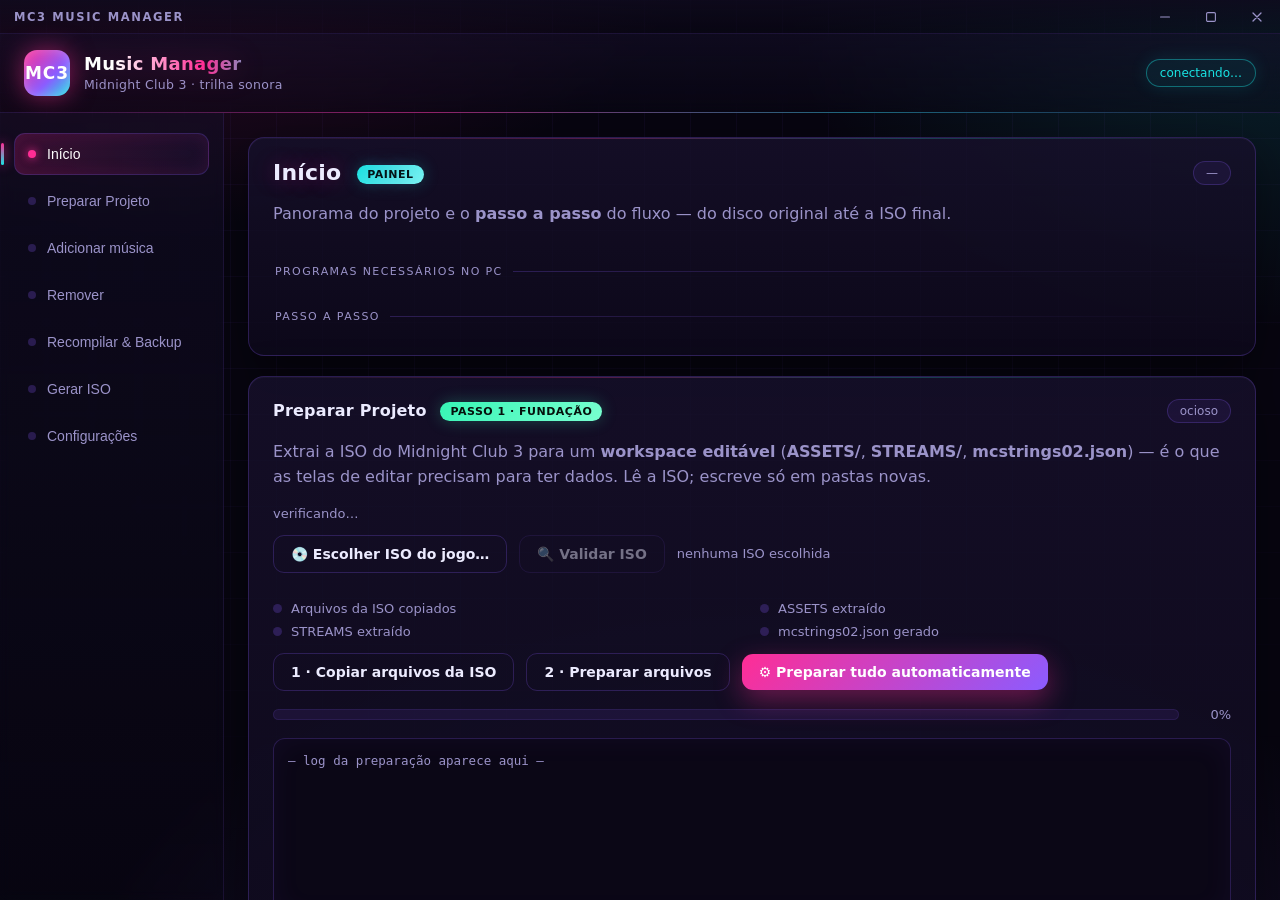
==== frontend/index.html @ 636dfdfd "Commit inicial: MC3 Music Manager (edição web-view) Importação do projeto, que até aqui não tinha co" ====
<!DOCTYPE html>
<html lang="pt-BR">
<head>
  <meta charset="UTF-8" />
  <meta name="viewport" content="width=device-width, initial-scale=1.0" />
  <title>MC3 Music Manager — Web</title>
  <link rel="icon" href="data:," />
  <link rel="stylesheet" href="css/style.css" />
</head>
<body>
  <div class="app">
    <!-- Custom title bar (window is frameless). `pywebview-drag-region` is what
         pywebview looks for to let the user drag the window by this strip. -->
    <div class="titlebar pywebview-drag-region">
      <span class="tb-title pywebview-drag-region">MC3 Music Manager</span>
      <div class="tb-controls">
        <button class="tb-btn" id="btn-win-min" title="Minimizar" aria-label="Minimizar">
          <svg viewBox="0 0 12 12" width="12" height="12" aria-hidden="true"><rect x="1" y="5.5" width="10" height="1.1" rx="0.5"/></svg>
        </button>
        <button class="tb-btn" id="btn-win-max" title="Maximizar" aria-label="Maximizar">
          <svg viewBox="0 0 12 12" width="12" height="12" aria-hidden="true"><rect x="1.6" y="1.6" width="8.8" height="8.8" rx="1.2" fill="none" stroke="currentColor" stroke-width="1.1"/></svg>
        </button>
        <button class="tb-btn tb-close" id="btn-win-close" title="Fechar" aria-label="Fechar">
          <svg viewBox="0 0 12 12" width="12" height="12" aria-hidden="true"><path d="M2 2 L10 10 M10 2 L2 10" stroke="currentColor" stroke-width="1.3" stroke-linecap="round"/></svg>
        </button>
      </div>
    </div>

    <!-- Top bar -->
    <header class="topbar">
      <div class="brand">
        <div class="logo">MC3</div>
        <div class="brand-text">
          <h1>Music Manager</h1>
          <span id="subtitle">Midnight Club 3 · trilha sonora</span>
        </div>
      </div>
      <div class="backend-pill" id="backend-pill">conectando…</div>
    </header>

    <div class="danger-zone" id="app-banner" hidden style="margin: 12px 24px 0">
      <span class="tools bad" id="app-banner-text">Não foi possível falar com o backend.</span>
      <button class="btn ghost small" id="btn-app-reload">↻ Recarregar</button>
    </div>

    <!-- Aparece quando uma tarefa falha: envia o relatório ao dev num clique. -->
    <div class="danger-zone" id="error-report-bar" hidden style="margin: 12px 24px 0; flex-wrap: wrap">
      <span class="tools bad" id="error-report-text">Ocorreu um erro.</span>
      <button class="btn ghost small" id="btn-report-send">🐞 Enviar relatório</button>
      <button class="btn ghost small" id="btn-report-copy">📋 Copiar</button>
      <button class="btn ghost small" id="btn-report-dismiss">✕</button>
    </div>

    <main class="content">
      <!-- Left: nav rail (purely visual for the skeleton) -->
      <nav class="rail">
        <button class="rail-item active" data-target="card-inicio"><span class="dot"></span><span data-i18n="rail.inicio">Início</span></button>
        <button class="rail-item" data-target="card-prepare"><span class="dot"></span><span data-i18n="rail.prepare">Preparar Projeto</span></button>
        <button class="rail-item" data-target="card-add"><span class="dot"></span><span data-i18n="rail.add">Adicionar música</span></button>
        <button class="rail-item" data-target="card-remove"><span class="dot"></span><span data-i18n="rail.remove">Remover</span></button>
        <button class="rail-item" data-target="card-rebuild"><span class="dot"></span><span data-i18n="rail.rebuild">Recompilar &amp; Backup</span></button>
        <button class="rail-item" data-target="card-iso-out"><span class="dot"></span><span data-i18n="rail.iso">Gerar ISO</span></button>
        <button class="rail-item" data-target="card-settings"><span class="dot"></span><span data-i18n="rail.settings">Configurações</span></button>
      </nav>

      <!-- Right: panels -->
      <section class="panels">
        <div class="card" id="card-inicio">
          <div class="card-head">
            <h3><span data-i18n="title.inicio">Início</span> <span class="badge readonly">painel</span></h3>
            <span class="tag" id="ov-tag">—</span>
          </div>
          <p class="muted">
            Panorama do projeto e o <b>passo a passo</b> do fluxo — do disco original até a ISO final.
          </p>
          <div class="stat-row" id="ov-stats"></div>
          <div class="ov-section-title">Programas necessários no PC</div>
          <div class="prog-list" id="ov-programs"></div>
          <div class="ov-section-title">Passo a passo</div>
          <div class="step-list" id="ov-steps"></div>
        </div>

        <div class="card" id="card-prepare">
          <div class="card-head">
            <h3><span data-i18n="title.prepare">Preparar Projeto</span> <span class="badge">passo 1 · fundação</span></h3>
            <span class="tag" id="pp-status-tag">ocioso</span>
          </div>
          <p class="muted">
            Extrai a ISO do Midnight Club 3 para um <b>workspace editável</b>
            (<b>ASSETS/</b>, <b>STREAMS/</b>, <b>mcstrings02.json</b>) — é o que as telas
            de editar precisam para ter dados. Lê a ISO; escreve só em pastas novas.
          </p>
          <div class="row">
            <span class="tools" id="pp-tools-status">verificando…</span>
          </div>

          <div class="row">
            <button class="btn ghost" id="btn-pick-project-iso">💿 Escolher ISO do jogo…</button>
            <button class="btn ghost" id="btn-validate-iso" disabled>🔍 Validar ISO</button>
            <span class="path" id="pp-iso">nenhuma ISO escolhida</span>
          </div>
          <div class="row">
            <span class="tools" id="pp-validation"></span>
          </div>

          <div class="prep-checklist">
            <div class="prep-item" id="pp-c-gamefiles"><span class="dot"></span>Arquivos da ISO copiados</div>
            <div class="prep-item" id="pp-c-assets"><span class="dot"></span>ASSETS extraído</div>
            <div class="prep-item" id="pp-c-streams"><span class="dot"></span>STREAMS extraído</div>
            <div class="prep-item" id="pp-c-strings"><span class="dot"></span>mcstrings02.json gerado</div>
          </div>

          <div class="row">
            <button class="btn ghost" id="btn-pp-copy">1 · Copiar arquivos da ISO</button>
            <button class="btn ghost" id="btn-pp-prepare">2 · Preparar arquivos</button>
            <button class="btn primary" id="btn-pp-all">⚙ Preparar tudo automaticamente</button>
          </div>

          <div class="danger-zone" id="pp-danger" hidden>
            <label class="confirm">
              <input type="checkbox" id="pp-confirm" />
              O workspace já está preparado — entendo que reimportar <b>apaga a extração atual</b>
            </label>
          </div>

          <div class="progress-wrap">
            <div class="progress" id="pp-progress">
              <div class="progress-fill" id="pp-progress-fill" style="width:0%"></div>
            </div>
            <span class="progress-label" id="pp-progress-label">0%</span>
            <button class="btn ghost small" id="btn-pp-cancel" hidden>✕ Cancelar</button>
          </div>
          <div class="console" id="pp-console" aria-live="polite">
            <div class="console-line muted">— log da preparação aparece aqui —</div>
          </div>

          <div class="reset-sep">Recomeçar do zero</div>
          <p class="muted small">
            Apaga a <b>extração atual</b> (Arquivos da ISO, ASSETS, STREAMS, mcstrings)
            para você começar de novo e escolher <b>outra ISO</b>. Os <b>backups são preservados</b>
            e a ISO já gerada não é tocada.
          </p>
          <div class="danger-zone reset-zone">
            <label class="confirm">
              <input type="checkbox" id="pp-reset-confirm" />
              Entendo que isto <b>apaga a extração atual</b> do workspace (backups preservados)
            </label>
            <button class="btn danger" id="btn-pp-reset" disabled>♻ Resetar projeto</button>
          </div>
        </div>

        <div class="card" id="card-add">
          <div class="card-head">
            <h3><span data-i18n="title.add">Adicionar música</span> <span class="badge">passo 2</span> <span class="badge danger-badge">destrutivo</span></h3>
            <span class="tag" id="add-status-tag">ocioso</span>
          </div>
          <p class="muted">
            Escolha o <b>MP3/FLAC/WAV</b> direto — a <b>conversão para RSM é automática</b>
            ao adicionar, você <b>não precisa converter antes</b>. Instala a faixa no jogo
            (converte, adiciona nas <b>playlists</b> e nas <b>strings</b>, recompila o STRTBL)
            e faz <b>backup automático</b> antes de qualquer alteração.
          </p>
          <div class="row">
            <span class="tools" id="add-tools-status">verificando…</span>
          </div>

          <div class="mode-switch">
            <button class="mode-btn active" id="mode-single">🎵 Uma música</button>
            <button class="mode-btn" id="mode-batch">🎶 Lote</button>
          </div>

          <div id="add-single">
            <div class="row">
              <button class="btn ghost" id="btn-pick-add">🎵 Escolher áudio…</button>
              <button class="btn ghost" id="btn-add-listen" disabled>▶ Ouvir</button>
              <span class="path" id="add-path">nenhum arquivo selecionado</span>
            </div>
            <div class="row">
              <span class="path" id="add-detected"></span>
            </div>

            <div class="form-grid">
              <label class="field">Título
                <input id="add-title" type="text" placeholder="MusicName" autocomplete="off" />
              </label>
              <label class="field">Artista
                <input id="add-artist" type="text" placeholder="SingerName" autocomplete="off" />
              </label>
              <label class="field">Gênero
                <select id="add-genre"></select>
              </label>
              <label class="field">Nome interno (auto)
                <input id="add-asset" type="text" placeholder="(automático)" autocomplete="off" />
              </label>
            </div>

            <div class="add-preview" id="add-preview">
              <div class="kv">Chave mcstrings: <b id="prev-key">--</b></div>
              <div class="kv">Entrada de playlist: <b id="prev-entry">--</b></div>
              <div class="kv">Destino .rsm: <b id="prev-target">--</b></div>
            </div>
          </div>

          <div id="add-batch" hidden>
            <div class="row">
              <button class="btn ghost" id="btn-pick-batch">🎶 Escolher vários…</button>
              <span class="path" id="batch-count">nenhum arquivo selecionado</span>
            </div>
            <div class="row bulk-genre" id="batch-bulk" hidden>
              <span class="tools">Aplicar a todas as faixas:</span>
              <select id="batch-bulk-genre" class="rm-search" style="flex:0 0 auto; max-width:190px"></select>
              <button class="btn ghost small" id="btn-batch-bulk-apply">✔ Aplicar gênero a todas</button>
              <span class="path" id="batch-bulk-info"></span>
            </div>
            <div class="batch-list" id="batch-rows">
              <div class="console-line muted">— escolha vários arquivos para editar cada faixa —</div>
            </div>
          </div>

          <div class="playlists-head">
            <span class="tools">Playlists de destino</span>
            <button class="btn ghost small" id="btn-pl-all">Padrão completo</button>
            <button class="btn ghost small" id="btn-pl-genre">Só gênero</button>
            <button class="btn ghost small" id="btn-pl-cities">Só cidades</button>
            <button class="btn ghost small" id="btn-pl-clear">Limpar</button>
            <span class="path" id="pl-count">0 selecionada(s)</span>
          </div>
          <div class="playlists" id="add-playlists">
            <div class="console-line muted">— nenhuma playlist (workspace sem game files) —</div>
          </div>

          <div class="pl-selected-box">
            <div class="pl-selected-head">
              <span class="tools">Selecionadas</span>
              <span class="path" id="pl-selected-count">0</span>
            </div>
            <div class="pl-selected" id="pl-selected"></div>
          </div>

          <p class="muted small" style="margin-top:8px">
            <b>Padrão completo</b> = cobertura segura (todas). <b>Só gênero</b> = as playlists de
            corrida do estilo. <b>Só cidades</b> = os blocos gerais de cada mapa.
          </p>

          <div class="progress-wrap">
            <div class="progress" id="add-progress">
              <div class="progress-fill" id="add-progress-fill" style="width:0%"></div>
            </div>
            <span class="progress-label" id="add-progress-label">0%</span>
            <button class="btn ghost small" id="btn-add-cancel" hidden>✕ Cancelar</button>
          </div>

          <div class="danger-zone">
            <label class="confirm">
              <input type="checkbox" id="add-confirm" />
              Entendo que isto <b>altera o workspace</b> (há backup automático)
            </label>
            <label class="confirm confirm-inline">
              <input type="checkbox" id="add-overwrite" /> sobrescrever se já existir
            </label>
            <button class="btn danger" id="btn-add" disabled>➕ Adicionar música</button>
            <button class="btn danger" id="btn-add-batch" disabled hidden>➕ Adicionar lote</button>
          </div>

          <div class="console" id="add-console" aria-live="polite">
            <div class="console-line muted">— log da adição aparece aqui —</div>
          </div>
        </div>

        <div class="card" id="card-remove">
          <div class="card-head">
            <h3><span data-i18n="title.remove">Remover música</span> <span class="badge danger-badge">destrutivo</span></h3>
            <span class="tag" id="rm-status-tag">ocioso</span>
          </div>
          <p class="muted">
            Remove faixas já instaladas: apaga o <b>.rsm</b>, tira das <b>playlists</b> e das
            <b>strings</b> (cada ação é opcional). Faz <b>backup automático</b> antes.
          </p>
          <div class="row">
            <span class="tools" id="rm-tools-status">verificando…</span>
            <span class="path" id="rm-stats"></span>
          </div>

          <div class="row">
            <button class="btn ghost small" id="btn-rm-refresh">🔄 Atualizar</button>
            <select id="rm-genre-filter" class="rm-search" style="flex:0 0 auto; max-width:190px">
              <option value="__all__">Todos os gêneros</option>
            </select>
            <input id="rm-search" class="rm-search" type="text" placeholder="buscar nome…" autocomplete="off" />
            <button class="btn ghost small" id="btn-rm-all">Marcar visíveis</button>
            <button class="btn ghost small" id="btn-rm-none">Limpar</button>
            <span class="path" id="rm-count">0 selecionada(s)</span>
          </div>

          <div class="song-list" id="rm-songs">
            <div class="console-line muted">— clique em "Atualizar lista" (precisa do workspace preparado) —</div>
          </div>

          <div class="row rm-options">
            <span class="tools">Remover:</span>
            <label class="confirm confirm-inline"><input type="checkbox" id="rm-opt-audio" checked /> áudio (.rsm)</label>
            <label class="confirm confirm-inline"><input type="checkbox" id="rm-opt-playlists" checked /> playlists</label>
            <label class="confirm confirm-inline"><input type="checkbox" id="rm-opt-strings" checked /> strings</label>
            <label class="confirm confirm-inline"><input type="checkbox" id="rm-opt-rebuild" /> recompilar depois</label>
          </div>

          <div class="progress-wrap">
            <div class="progress" id="rm-progress">
              <div class="progress-fill" id="rm-progress-fill" style="width:0%"></div>
            </div>
            <span class="progress-label" id="rm-progress-label">0%</span>
            <button class="btn ghost small" id="btn-rm-cancel" hidden>✕ Cancelar</button>
          </div>

          <div class="danger-zone">
            <label class="confirm">
              <input type="checkbox" id="rm-confirm" />
              Entendo que isto <b>apaga arquivos</b> do workspace (há backup automático)
            </label>
            <button class="btn danger" id="btn-rm-remove" disabled>🗑 Remover selecionadas</button>
          </div>

          <div class="console" id="rm-console" aria-live="polite">
            <div class="console-line muted">— log da remoção aparece aqui —</div>
          </div>
        </div>

        <div class="card" id="card-rebuild">
          <div class="card-head">
            <h3 data-i18n="title.rebuild">Recompilar DATs</h3>
            <span class="tag" id="rb-status-tag">ocioso</span>
          </div>
          <p class="muted">
            Reempacota as pastas editadas do jogo nos arquivos <b>STREAMS.DAT</b>
            (hash_build) e <b>ASSETS.DAT</b> (dave) e <b>publica</b> em
            <b>Arquivos da ISO</b>. Roda as ferramentas PS2 reais.
          </p>
          <div class="row">
            <span class="tools" id="rb-tools-status">verificando…</span>
          </div>
          <div class="row">
            <button class="btn ghost" id="btn-rb-streams" disabled>STREAMS.DAT</button>
            <button class="btn ghost" id="btn-rb-assets" disabled>ASSETS.DAT</button>
            <button class="btn primary" id="btn-rb-all" disabled>⚙ Recompilar tudo</button>
          </div>
          <div class="progress-wrap">
            <div class="progress" id="rb-progress">
              <div class="progress-fill" id="rb-progress-fill" style="width:0%"></div>
            </div>
            <span class="progress-label" id="rb-progress-label">0%</span>
            <button class="btn ghost small" id="btn-rb-cancel" hidden>✕ Cancelar</button>
          </div>
          <div class="console" id="rb-console" aria-live="polite">
            <div class="console-line muted">— log da recompilação aparece aqui —</div>
          </div>
        </div>

        <div class="card" id="card-backup">
          <div class="card-head">
            <h3><span data-i18n="title.backup">Backup</span> <span class="badge readonly">segurança</span></h3>
            <span class="tag" id="bk-status-tag">ocioso</span>
          </div>
          <p class="muted">
            Salva uma cópia dos arquivos-chave (DATs, playlists, strings) e permite
            <b>desfazer</b> restaurando o último backup. É a rede de segurança antes
            de qualquer alteração destrutiva.
          </p>
          <div class="row">
            <span class="tools" id="bk-latest">verificando backups…</span>
          </div>
          <div class="row">
            <button class="btn ghost" id="btn-bk-create">💾 Criar backup agora</button>
          </div>
          <div class="danger-zone">
            <label class="confirm">
              <input type="checkbox" id="bk-confirm" />
              Entendo que restaurar <b>sobrescreve e apaga</b> arquivos do workspace
            </label>
            <button class="btn danger" id="btn-bk-restore" disabled>↩ Restaurar último backup</button>
          </div>
          <div class="console" id="bk-console" aria-live="polite">
            <div class="console-line muted">— log de backup aparece aqui —</div>
          </div>
        </div>

        <div class="card" id="card-iso-out">
          <div class="card-head">
            <h3><span data-i18n="title.iso">Gerar ISO final</span> <span class="badge">passo final</span></h3>
            <span class="tag" id="gi-status-tag">ocioso</span>
          </div>
          <p class="muted">
            Recompila os DATs e monta a <b>.iso</b> final jogável (via <b>ImgBurn</b>) a partir de
            <b>Arquivos da ISO</b>. Grava um arquivo novo — não altera as pastas de edição.
          </p>
          <div class="row">
            <span class="tools" id="gi-tools-status">verificando…</span>
          </div>

          <div class="row">
            <button class="btn ghost" id="btn-gi-output">💾 Escolher onde salvar…</button>
            <span class="path" id="gi-output">—</span>
          </div>
          <div class="row">
            <label class="field field-inline">Rótulo do volume
              <input id="gi-label" type="text" value="MClub" autocomplete="off" />
            </label>
          </div>

          <div class="progress-wrap">
            <div class="progress" id="gi-progress">
              <div class="progress-fill" id="gi-progress-fill" style="width:0%"></div>
            </div>
            <span class="progress-label" id="gi-progress-label">0%</span>
            <button class="btn ghost small" id="btn-gi-cancel" hidden>✕ Cancelar</button>
          </div>

          <div class="row">
            <button class="btn primary" id="btn-gi-generate" disabled>⚙ Gerar ISO final</button>
          </div>

          <div class="console" id="gi-console" aria-live="polite">
            <div class="console-line muted">— log da geração aparece aqui —</div>
          </div>
        </div>

        <div class="card" id="card-settings">
          <div class="card-head">
            <h3 data-i18n="title.settings">Configurações</h3>
            <span class="tag" id="settings-tag">preferências</span>
          </div>
          <p class="muted">
            Idioma, ferramentas do PC e os padrões do fluxo de edição. As escolhas
            ficam <b>salvas</b> e voltam na próxima vez que você abrir o app.
          </p>

          <div class="ov-section-title" data-i18n="settings.language">Idioma</div>
          <div class="row">
            <label class="field field-inline"><span data-i18n="settings.lang_label">Idioma da interface</span>
              <select id="settings-language">
                <option value="pt-BR">Português (Brasil)</option>
                <option value="en">English</option>
                <option value="es">Español</option>
              </select>
            </label>
          </div>

          <div class="ov-section-title" data-i18n="settings.tools">Ferramentas do PC</div>
          <div class="prog-list" id="settings-programs">
            <div class="console-line muted">— status das ferramentas aparece aqui —</div>
          </div>

          <div class="ov-section-title" data-i18n="settings.prefs">Preferências do fluxo</div>
          <div class="row">
            <label class="field field-inline">Nome do disco final (rótulo do volume)
              <input id="settings-volume" type="text" placeholder="MClub" autocomplete="off" />
            </label>
          </div>
          <div class="row rm-options">
            <span class="tools">Ao remover, por padrão:</span>
            <label class="confirm confirm-inline"><input type="checkbox" id="settings-remove-audio" /> áudio (.rsm)</label>
            <label class="confirm confirm-inline"><input type="checkbox" id="settings-remove-playlists" /> playlists</label>
            <label class="confirm confirm-inline"><input type="checkbox" id="settings-remove-strings" /> strings</label>
          </div>
          <div class="row rm-options">
            <span class="tools">Recompilar automaticamente:</span>
            <label class="confirm confirm-inline"><input type="checkbox" id="settings-rebuild-remove" /> depois de remover</label>
          </div>

          <div class="ov-section-title" data-i18n="settings.support">Suporte</div>
          <p class="muted small">
            Deu algum erro? Isto abre um e-mail <b>já preenchido</b> (com os diagnósticos do app +
            o último erro) para o desenvolvedor — você revisa e envia. <b>Nada é enviado sem você mandar.</b>
          </p>
          <div class="row">
            <button class="btn ghost small" id="btn-report-send2">🐞 Enviar relatório de erro</button>
            <button class="btn ghost small" id="btn-report-copy2">📋 Copiar relatório</button>
            <span class="path" id="report-info"></span>
          </div>
          <textarea id="report-text" class="report-box" readonly hidden></textarea>

          <div class="progress-wrap">
            <div class="progress" id="inst-progress">
              <div class="progress-fill" id="inst-progress-fill" style="width:0%"></div>
            </div>
            <span class="progress-label" id="inst-progress-label">0%</span>
            <button class="btn ghost small" id="btn-inst-cancel" hidden>✕ Cancelar</button>
          </div>
          <div class="console" id="settings-console" aria-live="polite">
            <div class="console-line muted">— log de instalação de ferramentas aparece aqui —</div>
          </div>
        </div>
      </section>
    </main>
  </div>

  <script src="js/app.js"></script>
</body>
</html>
---- frontend/css/style.css ----
/* MC3 Music Manager — web-view theme · "MIDNIGHT NEON".
   Synthwave direction chosen by the owner: neon magenta/cyan/violet over a deep
   night background, glow, and a faint perspective grid. Every class the app uses
   (static markup + JS-generated) is styled here so no screen regresses. */

:root {
  --bg: #070510;
  --bg-2: #0b0716;            /* deep field for inputs / consoles */
  --field: #0a0618;
  --panel: rgba(22, 16, 42, 0.72);
  --panel-solid: #140f28;
  --card-2: #191130;

  --line: rgba(139, 92, 255, 0.24);
  --line-soft: rgba(139, 92, 255, 0.12);

  --text: #ecebff;
  --muted: #9b93c9;

  --magenta: #ff2d95;
  --cyan: #19e3e3;
  --violet: #8b5cff;
  --good: #37f5b5;
  --warn: #ffcf5c;
  --danger: #ff4d6d;

  --accent: var(--violet);
  --accent-2: var(--cyan);

  --radius: 16px;
  --shadow: 0 18px 50px rgba(0, 0, 0, 0.45);
  font-family: "Segoe UI", "SF Pro Display", Roboto, system-ui, sans-serif;
}

* { box-sizing: border-box; }

/* The `hidden` attribute must ALWAYS win. An author rule like
   `.danger-zone { display: flex }` beats the browser's `[hidden]{display:none}`
   (author sheet > UA sheet), which silently forced #app-banner and #pp-danger to
   stay visible. Never remove this — any `hidden` element with a display rule breaks. */
[hidden] { display: none !important; }

html, body {
  margin: 0;
  height: 100%;
  color: var(--text);
  overflow: hidden;
  background:
    radial-gradient(900px 500px at 12% -8%, rgba(255, 45, 149, 0.18), transparent 60%),
    radial-gradient(900px 600px at 100% 0%, rgba(25, 227, 227, 0.14), transparent 55%),
    radial-gradient(1200px 800px at 60% 120%, rgba(139, 92, 255, 0.20), transparent 60%),
    var(--bg);
}
/* faint perspective grid, faded toward the edges */
body::before {
  content: ""; position: fixed; inset: 0; pointer-events: none; z-index: 0;
  background-image:
    linear-gradient(rgba(139, 92, 255, 0.05) 1px, transparent 1px),
    linear-gradient(90deg, rgba(139, 92, 255, 0.05) 1px, transparent 1px);
  background-size: 46px 46px;
  mask-image: radial-gradient(1300px 800px at 50% 25%, #000 35%, transparent 85%);
  -webkit-mask-image: radial-gradient(1300px 800px at 50% 25%, #000 35%, transparent 85%);
}

.app { position: relative; z-index: 1; display: flex; flex-direction: column; height: 100vh; }

/* ---- custom title bar (window is frameless) ---- */
.titlebar {
  flex: 0 0 auto; height: 34px;
  display: flex; align-items: center; justify-content: space-between;
  padding-left: 14px;
  background: linear-gradient(180deg, rgba(14, 10, 28, 0.9), rgba(10, 7, 22, 0.55));
  border-bottom: 1px solid var(--line-soft);
  user-select: none;
}
.tb-title {
  font-size: 11.5px; font-weight: 600; letter-spacing: 1.6px; text-transform: uppercase;
  color: var(--muted); pointer-events: none;  /* let the drag region own the strip */
}
.tb-controls { display: flex; height: 100%; }
.tb-btn {
  width: 46px; height: 100%; border: 0; cursor: pointer; padding: 0;
  display: grid; place-items: center;
  background: transparent; color: var(--muted);
  transition: background 0.14s, color 0.14s;
}
.tb-btn svg { fill: currentColor; }
.tb-btn:hover { background: rgba(139, 92, 255, 0.18); color: var(--text); }
.tb-close:hover { background: var(--danger); color: #fff; }
/* the buttons must NOT drag the window */
.tb-btn, .tb-controls { -webkit-app-region: no-drag; }

/* ---- top bar ---- */
.topbar {
  position: relative;
  display: flex; align-items: center; justify-content: space-between;
  padding: 16px 24px;
  border-bottom: 1px solid var(--line-soft);
  background: linear-gradient(180deg, rgba(18, 13, 36, 0.7), rgba(10, 7, 22, 0.35));
  backdrop-filter: blur(8px);
}
.topbar::after {
  content: ""; position: absolute; left: 0; right: 0; bottom: -1px; height: 1px;
  background: linear-gradient(90deg, transparent, rgba(255, 45, 149, 0.5), rgba(25, 227, 227, 0.4), transparent);
}
.brand { display: flex; align-items: center; gap: 14px; }
.logo {
  width: 46px; height: 46px; border-radius: 13px;
  display: grid; place-items: center;
  font-weight: 900; font-size: 17px; letter-spacing: 1px;
  color: #fff;
  background: linear-gradient(135deg, var(--magenta), var(--violet) 60%, var(--cyan));
  box-shadow: 0 0 24px rgba(255, 45, 149, 0.5), inset 0 0 12px rgba(255, 255, 255, 0.25);
}
.brand-text h1 {
  margin: 0; font-size: 18px; font-weight: 800; letter-spacing: 0.3px;
  background: linear-gradient(92deg, #fff 15%, var(--magenta) 60%, var(--cyan));
  -webkit-background-clip: text; background-clip: text; -webkit-text-fill-color: transparent;
  filter: drop-shadow(0 2px 14px rgba(255, 45, 149, 0.25));
}
.brand-text span { color: var(--muted); font-size: 12.5px; letter-spacing: 0.3px; }
.backend-pill {
  font-size: 12px; color: var(--cyan);
  border: 1px solid rgba(25, 227, 227, 0.4); border-radius: 999px;
  padding: 6px 13px; background: rgba(25, 227, 227, 0.06);
  box-shadow: 0 0 18px rgba(25, 227, 227, 0.12);
}
.backend-pill.error {
  color: var(--danger); border-color: rgba(255, 77, 109, 0.5);
  background: rgba(255, 77, 109, 0.08); box-shadow: 0 0 18px rgba(255, 77, 109, 0.15);
}

/* ---- layout ---- */
.content { display: flex; flex: 1; min-height: 0; }

.rail {
  width: 224px; flex: 0 0 224px; padding: 20px 14px;
  border-right: 1px solid var(--line-soft);
  background: linear-gradient(180deg, rgba(20, 15, 40, 0.5), rgba(10, 7, 22, 0.2));
  backdrop-filter: blur(6px);
  display: flex; flex-direction: column; gap: 5px;
}
.rail-item {
  position: relative;
  display: flex; align-items: center; gap: 11px;
  background: transparent; border: 1px solid transparent; color: var(--muted);
  padding: 12px 13px; border-radius: 11px;
  font-size: 14px; text-align: left; cursor: pointer;
  transition: background 0.16s, color 0.16s, border-color 0.16s;
}
.rail-item:hover { background: rgba(139, 92, 255, 0.08); color: var(--text); border-color: var(--line-soft); }
.rail-item.active {
  color: #fff;
  background: linear-gradient(90deg, rgba(255, 45, 149, 0.16), rgba(139, 92, 255, 0.05));
  border-color: var(--line);
  box-shadow: inset 0 0 18px rgba(255, 45, 149, 0.1);
}
.rail-item.active::before {
  content: ""; position: absolute; left: -14px; top: 22%; bottom: 22%; width: 3px; border-radius: 3px;
  background: linear-gradient(var(--magenta), var(--cyan)); box-shadow: 0 0 12px var(--magenta);
}
.rail-item .dot {
  width: 8px; height: 8px; border-radius: 50%;
  background: var(--line); flex: 0 0 auto; transition: background 0.16s, box-shadow 0.16s;
}
.rail-item:hover .dot { background: var(--violet); }
.rail-item.active .dot { background: var(--magenta); box-shadow: 0 0 10px var(--magenta); }

.panels {
  flex: 1; padding: 24px; overflow-y: auto;
  display: flex; flex-direction: column; gap: 20px;
}

/* ---- cards ---- */
.card {
  position: relative;
  background: linear-gradient(180deg, rgba(22, 16, 42, 0.85), rgba(14, 10, 28, 0.8));
  border: 1px solid var(--line);
  border-radius: var(--radius);
  padding: 22px 24px;
  box-shadow: var(--shadow), inset 0 1px 0 rgba(255, 255, 255, 0.03);
}
.card::before {
  content: ""; position: absolute; left: 24px; right: 24px; top: 0; height: 1px;
  background: linear-gradient(90deg, transparent, rgba(255, 45, 149, 0.5), rgba(25, 227, 227, 0.4), transparent);
  opacity: 0.5;
}
.card.hero h2 { margin: 0 0 8px; font-size: 20px; }
.card h3 { margin: 0; font-size: 16px; font-weight: 750; letter-spacing: 0.2px; }
/* Início reads a touch more like a hero */
#card-inicio h3 { font-size: 22px; font-weight: 800; text-shadow: 0 0 22px rgba(255, 45, 149, 0.35); }
.card-head { display: flex; align-items: center; justify-content: space-between; gap: 12px; }
.muted { color: var(--muted); line-height: 1.6; }
.small { font-size: 13px; }
code { background: var(--field); padding: 1px 6px; border-radius: 6px; color: var(--cyan); }

.row { display: flex; align-items: center; gap: 12px; margin-top: 14px; flex-wrap: wrap; }
.path { color: var(--muted); font-size: 13px; word-break: break-all; }

.badge {
  font-size: 11px; font-weight: 700; letter-spacing: 0.5px; text-transform: uppercase;
  vertical-align: middle; margin-left: 8px; padding: 3px 10px; border-radius: 999px;
  color: #05100b; background: linear-gradient(135deg, var(--good), #79ffd0);
  box-shadow: 0 0 16px rgba(55, 245, 181, 0.25);
}
.badge.readonly { color: #041318; background: linear-gradient(135deg, var(--cyan), #7bf3f3); box-shadow: 0 0 16px rgba(25, 227, 227, 0.25); }
.badge.danger-badge { color: #2a0510; background: linear-gradient(135deg, var(--magenta), #ff6fae); box-shadow: 0 0 16px rgba(255, 45, 149, 0.3); }

.tools { font-size: 13px; color: var(--muted); }
.tools.ok { color: var(--good); }
.tools.bad { color: var(--danger); }

/* ---- ISO inspector result panel (legacy, harmless) ---- */
.iso-result {
  display: none; margin-top: 16px; padding: 14px 16px;
  border-radius: 12px; border: 1px solid var(--line); background: var(--bg-2);
}
.iso-result.show { display: block; }
.iso-result.ok { border-color: rgba(55, 245, 181, 0.5); box-shadow: 0 0 20px rgba(55, 245, 181, 0.12); }
.iso-result.bad { border-color: rgba(255, 77, 109, 0.5); box-shadow: 0 0 20px rgba(255, 77, 109, 0.12); }
.iso-result h4 { margin: 0 0 8px; font-size: 15px; }
.iso-result .kv { font-size: 13px; color: var(--muted); margin-top: 4px; }
.iso-result .kv b { color: var(--text); font-weight: 600; }

/* ---- buttons ---- */
.btn {
  border: 1px solid var(--line); border-radius: 11px;
  padding: 10px 17px; font-size: 14px; font-weight: 600; cursor: pointer;
  color: var(--text); background: rgba(139, 92, 255, 0.06);
  font-family: inherit;
  transition: transform 0.1s, filter 0.16s, box-shadow 0.2s, border-color 0.16s, background 0.16s;
}
.btn:hover { filter: brightness(1.08); border-color: var(--violet); box-shadow: 0 0 18px rgba(139, 92, 255, 0.2); }
.btn:active { transform: translateY(1px); }
.btn.ghost { background: transparent; }
.btn.ghost:hover { background: rgba(25, 227, 227, 0.06); border-color: rgba(25, 227, 227, 0.45); box-shadow: 0 0 16px rgba(25, 227, 227, 0.16); }
.btn.primary {
  border: 0; color: #fff;
  background: linear-gradient(135deg, var(--magenta), var(--violet));
  box-shadow: 0 10px 28px rgba(255, 45, 149, 0.38);
}
.btn.primary:hover { transform: translateY(-1px); box-shadow: 0 14px 38px rgba(255, 45, 149, 0.52); }
.btn.danger {
  border: 0; color: #fff;
  background: linear-gradient(135deg, var(--danger), #ff7aa0);
  box-shadow: 0 10px 26px rgba(255, 77, 109, 0.35);
}
.btn.danger:hover { transform: translateY(-1px); box-shadow: 0 14px 36px rgba(255, 77, 109, 0.5); }
.btn.small { padding: 6px 11px; font-size: 12.5px; border-radius: 9px; }
.btn:disabled { opacity: 0.45; cursor: not-allowed; filter: none; box-shadow: none; transform: none; }
.btn:disabled:hover { border-color: var(--line); background: rgba(139, 92, 255, 0.06); }

/* ---- destructive confirm gate ---- */
.danger-zone {
  margin-top: 16px;
  display: flex; align-items: center; gap: 14px; flex-wrap: wrap;
  border: 1px solid rgba(255, 77, 109, 0.35);
  background: rgba(255, 77, 109, 0.06);
  border-radius: 12px; padding: 13px 15px;
  box-shadow: inset 0 0 24px rgba(255, 77, 109, 0.05);
}
.confirm {
  display: flex; align-items: center; gap: 8px;
  font-size: 13px; color: var(--muted); cursor: pointer; flex: 1; min-width: 260px;
}
.confirm input { width: 16px; height: 16px; accent-color: var(--magenta); cursor: pointer; }
.confirm-inline { flex: 0 0 auto; min-width: 0; }

/* ---- reset / start-over separator ---- */
.reset-sep {
  margin: 24px 2px 4px; font-size: 11px; text-transform: uppercase; letter-spacing: 1.4px;
  color: var(--muted); display: flex; align-items: center; gap: 10px;
}
.reset-sep::after { content: ""; flex: 1; height: 1px; background: linear-gradient(90deg, var(--line), transparent); }

/* ---- add music form ---- */
.form-grid { margin-top: 16px; display: grid; grid-template-columns: 1fr 1fr; gap: 12px 16px; }
.field { display: flex; flex-direction: column; gap: 6px; font-size: 12.5px; color: var(--muted); }
.field input, .field select {
  background: var(--field); color: var(--text);
  border: 1px solid var(--line); border-radius: 9px;
  padding: 9px 11px; font-size: 14px; font-family: inherit;
  transition: border-color 0.15s, box-shadow 0.15s;
}
.field input:focus, .field select:focus { outline: none; border-color: var(--cyan); box-shadow: 0 0 0 3px rgba(25, 227, 227, 0.14); }
.field input::placeholder { color: #5c5680; }
.field-inline { max-width: 260px; margin-top: 8px; }

/* ---- single/batch mode switch ---- */
.mode-switch {
  display: inline-flex; gap: 4px; margin-top: 16px;
  background: var(--bg-2); border: 1px solid var(--line); border-radius: 11px; padding: 4px;
}
.mode-btn {
  border: 0; background: transparent; color: var(--muted);
  padding: 8px 15px; border-radius: 8px; font-size: 13px; cursor: pointer;
  font-family: inherit; transition: background 0.15s, color 0.15s, box-shadow 0.15s;
}
.mode-btn.active {
  color: #fff;
  background: linear-gradient(135deg, rgba(255, 45, 149, 0.85), rgba(139, 92, 255, 0.85));
  box-shadow: 0 0 16px rgba(255, 45, 149, 0.3);
}
.mode-btn:disabled { opacity: 0.5; cursor: not-allowed; }

/* ---- error report textarea ---- */
.report-box {
  margin-top: 10px; width: 100%; min-height: 150px; resize: vertical;
  background: var(--bg-2); color: var(--text);
  border: 1px solid var(--line); border-radius: 12px; padding: 12px 14px;
  font-family: "Cascadia Code", "Consolas", monospace; font-size: 12px; line-height: 1.6;
}

/* ---- batch: apply one genre to every track at once ---- */
.bulk-genre {
  align-items: center; gap: 10px;
  border: 1px solid var(--line); border-radius: 12px;
  padding: 10px 13px; background: rgba(139, 92, 255, 0.07);
}

/* ---- batch rows ---- */
.batch-list { margin-top: 12px; max-height: 280px; overflow-y: auto; display: flex; flex-direction: column; gap: 6px; }
.batch-row { display: grid; grid-template-columns: 1.3fr 1.4fr 1.4fr 1fr; gap: 8px; align-items: center; }
.batch-name { font-size: 12px; color: var(--muted); overflow: hidden; text-overflow: ellipsis; white-space: nowrap; }
.batch-row input, .batch-row select {
  background: var(--field); color: var(--text); border: 1px solid var(--line);
  border-radius: 8px; padding: 6px 8px; font-size: 12.5px; font-family: inherit; min-width: 0;
}
.batch-row input:focus, .batch-row select:focus { outline: none; border-color: var(--cyan); box-shadow: 0 0 0 3px rgba(25, 227, 227, 0.14); }

/* ---- remove: song list ---- */
.rm-search {
  flex: 1; min-width: 160px;
  background: var(--field); color: var(--text); border: 1px solid var(--line);
  border-radius: 9px; padding: 8px 11px; font-size: 13px; font-family: inherit;
  transition: border-color 0.15s, box-shadow 0.15s;
}
.rm-search:focus { outline: none; border-color: var(--cyan); box-shadow: 0 0 0 3px rgba(25, 227, 227, 0.14); }
.rm-options { align-items: center; }
.song-list {
  margin-top: 10px; max-height: 300px; overflow-y: auto;
  border: 1px solid var(--line); border-radius: 12px; padding: 0 12px 8px; background: var(--bg-2);
}
.song-head, .song-item { display: grid; grid-template-columns: 20px 1.1fr 2.2fr 38px 34px; gap: 8px; align-items: center; }
.song-head {
  position: sticky; top: 0; z-index: 1; background: var(--bg-2);
  padding: 9px 0 6px; border-bottom: 1px solid var(--line);
  font-size: 10.5px; text-transform: uppercase; letter-spacing: 0.5px; color: var(--muted);
}
.song-item { font-size: 13px; color: var(--text); padding: 5px 0; cursor: pointer; border-radius: 6px; transition: background 0.1s; }
.song-item:hover { background: rgba(139, 92, 255, 0.08); }
.song-item.hidden { display: none; }
.song-item input { accent-color: var(--magenta); }
.song-genre { color: var(--cyan); font-size: 12px; overflow: hidden; text-overflow: ellipsis; white-space: nowrap; }
.song-name { overflow: hidden; text-overflow: ellipsis; white-space: nowrap; }
.song-pl, .song-str { font-size: 12px; color: var(--muted); text-align: center; }
.song-str.warn { color: var(--warn); }

.add-preview {
  margin-top: 14px; padding: 13px 15px; border-radius: 12px;
  border: 1px solid var(--line); background: var(--bg-2);
}
.add-preview .kv { font-size: 12.5px; color: var(--muted); margin: 3px 0; word-break: break-all; }
.add-preview .kv b { color: var(--cyan); font-weight: 600; }

.playlists-head { display: flex; align-items: center; gap: 10px; margin-top: 16px; flex-wrap: wrap; }
.playlists {
  margin-top: 10px; max-height: 150px; overflow-y: auto;
  border: 1px solid var(--line); border-radius: 12px; padding: 8px 12px; background: var(--bg-2);
}
.pl-city { font-size: 11px; text-transform: uppercase; letter-spacing: 0.6px; color: var(--violet); margin: 8px 0 4px; }
.pl-item { display: flex; align-items: center; gap: 8px; font-size: 13px; color: var(--text); padding: 2px 0; cursor: pointer; }
.pl-item input { accent-color: var(--cyan); }

/* ---- selected-playlists summary ---- */
.pl-selected-box { margin-top: 10px; padding: 11px 13px; border: 1px solid var(--line); border-radius: 12px; background: var(--bg-2); }
.pl-selected-head { display: flex; align-items: center; justify-content: space-between; }
.pl-selected { margin-top: 8px; display: flex; flex-wrap: wrap; gap: 6px; }
.pl-chip {
  font-size: 11.5px; color: var(--text);
  background: rgba(139, 92, 255, 0.12); border: 1px solid var(--line);
  border-radius: 999px; padding: 3px 11px;
}
.pl-chip b { color: var(--cyan); font-weight: 600; }

/* ---- prepare-project checklist ---- */
.prep-checklist { margin-top: 14px; display: grid; grid-template-columns: 1fr 1fr; gap: 8px 16px; }
.prep-item { display: flex; align-items: center; gap: 9px; font-size: 13px; color: var(--muted); }
.prep-item .dot { width: 9px; height: 9px; border-radius: 50%; background: var(--line); flex: 0 0 auto; }
.prep-item.ok { color: var(--text); }
.prep-item.ok .dot { background: var(--good); box-shadow: 0 0 10px var(--good); }

/* ---- status tag ---- */
.tag {
  font-size: 12px; padding: 4px 12px; border-radius: 999px;
  background: rgba(139, 92, 255, 0.08); color: var(--muted); border: 1px solid var(--line);
}
.tag.busy { color: #1a1205; background: var(--warn); border-color: transparent; box-shadow: 0 0 16px rgba(255, 207, 92, 0.4); }
.tag.done { color: #05130d; background: var(--good); border-color: transparent; box-shadow: 0 0 16px rgba(55, 245, 181, 0.4); }

/* ---- progress bar ---- */
.progress-wrap { display: flex; align-items: center; gap: 12px; margin-top: 16px; }
.progress {
  flex: 1; height: 11px; border-radius: 999px;
  background: rgba(139, 92, 255, 0.1); overflow: hidden; position: relative;
  border: 1px solid var(--line-soft);
}
.progress-fill {
  height: 100%; width: 0%;
  background: linear-gradient(90deg, var(--magenta), var(--cyan));
  border-radius: 999px;
  box-shadow: 0 0 16px rgba(255, 45, 149, 0.55);
  transition: width 0.4s ease;
}
/* moving stripes while a task is running = clearly "it's working" */
.progress.busy .progress-fill {
  background-image: linear-gradient(90deg, var(--magenta), var(--cyan)),
    repeating-linear-gradient(45deg, rgba(255, 255, 255, 0.18) 0 12px, rgba(255, 255, 255, 0) 12px 24px);
  background-blend-mode: overlay;
  animation: stripes 0.7s linear infinite;
}
@keyframes stripes { from { background-position: 0 0, 0 0; } to { background-position: 0 0, 48px 0; } }
.progress-label { font-size: 13px; color: var(--muted); width: 40px; text-align: right; }

/* ---- console ---- */
.console {
  margin-top: 16px; height: 180px; overflow-y: auto;
  background: var(--bg-2); border: 1px solid var(--line); border-radius: 12px;
  padding: 12px 14px;
  font-family: "Cascadia Code", "Consolas", monospace; font-size: 12.5px;
  line-height: 1.7;
  box-shadow: inset 0 0 30px rgba(139, 92, 255, 0.06);
}
.console-line { white-space: pre-wrap; }
.console-line.err { color: var(--danger); }
.console-line.ok { color: var(--good); }

/* ---- Início: dashboard + step-by-step ---- */
.stat-row {
  margin-top: 16px; display: grid;
  grid-template-columns: repeat(auto-fit, minmax(150px, 1fr)); gap: 12px;
}
.stat-tile {
  position: relative; overflow: hidden;
  background: var(--panel); border: 1px solid var(--line); border-radius: 14px; padding: 15px 16px;
  transition: transform 0.18s, box-shadow 0.18s;
}
.stat-tile:hover { transform: translateY(-3px); box-shadow: 0 14px 36px rgba(139, 92, 255, 0.22); }
.stat-tile .label { font-size: 10.5px; text-transform: uppercase; letter-spacing: 0.6px; color: var(--muted); }
.stat-tile .value {
  font-size: 22px; font-weight: 800; margin-top: 6px;
  background: linear-gradient(120deg, #fff, var(--cyan));
  -webkit-background-clip: text; background-clip: text; -webkit-text-fill-color: transparent;
}
.ov-section-title {
  margin: 22px 2px 0; font-size: 11px; text-transform: uppercase; letter-spacing: 1.4px; color: var(--muted);
  display: flex; align-items: center; gap: 10px;
}
.ov-section-title::after { content: ""; flex: 1; height: 1px; background: linear-gradient(90deg, var(--line), transparent); }
.prog-list { margin-top: 10px; display: flex; flex-direction: column; gap: 6px; }
.prog-item {
  display: flex; align-items: center; gap: 10px; font-size: 13px; flex-wrap: wrap;
  padding: 11px 14px; border: 1px solid var(--line-soft); border-radius: 12px; background: rgba(18, 13, 34, 0.5);
}
.prog-item .prog-name { font-weight: 650; color: var(--text); min-width: 130px; }
.prog-item .prog-role { color: var(--muted); flex: 1; min-width: 140px; }
.prog-item .prog-status { font-size: 12px; font-weight: 700; }
.prog-item .prog-status.ok { color: var(--good); }
.prog-item .prog-status.bad { color: var(--danger); }
.prog-item .prog-status.opt { color: var(--muted); }
.step-list { margin-top: 10px; display: flex; flex-direction: column; gap: 8px; }
.step-item {
  display: flex; align-items: center; gap: 13px; padding: 12px 14px;
  border: 1px solid var(--line); border-radius: 12px; background: rgba(18, 13, 34, 0.5);
  transition: border-color 0.16s, box-shadow 0.16s;
}
.step-item:hover { border-color: var(--violet); box-shadow: 0 0 18px rgba(139, 92, 255, 0.15); }
.step-num {
  width: 30px; height: 30px; border-radius: 50%; flex: 0 0 auto;
  display: grid; place-items: center; font-size: 13px; font-weight: 800;
  background: var(--panel-solid); color: var(--muted); border: 2px solid var(--line);
}
.step-item.ok .step-num { background: transparent; color: var(--good); border-color: var(--good); box-shadow: 0 0 14px rgba(55, 245, 181, 0.4); }
.step-title { flex: 1; font-size: 13.5px; font-weight: 600; color: var(--text); min-width: 120px; }
.step-state { font-size: 12px; font-weight: 700; }
.step-state.ok { color: var(--good); }
.step-state.pending { color: var(--warn); }
.step-state.available { color: var(--cyan); }
.step-state.blocked { color: var(--muted); }

/* neon scrollbars */
::-webkit-scrollbar { width: 10px; height: 10px; }
::-webkit-scrollbar-track { background: transparent; }
::-webkit-scrollbar-thumb { background: rgba(139, 92, 255, 0.35); border-radius: 8px; }
::-webkit-scrollbar-thumb:hover { background: rgba(139, 92, 255, 0.55); }
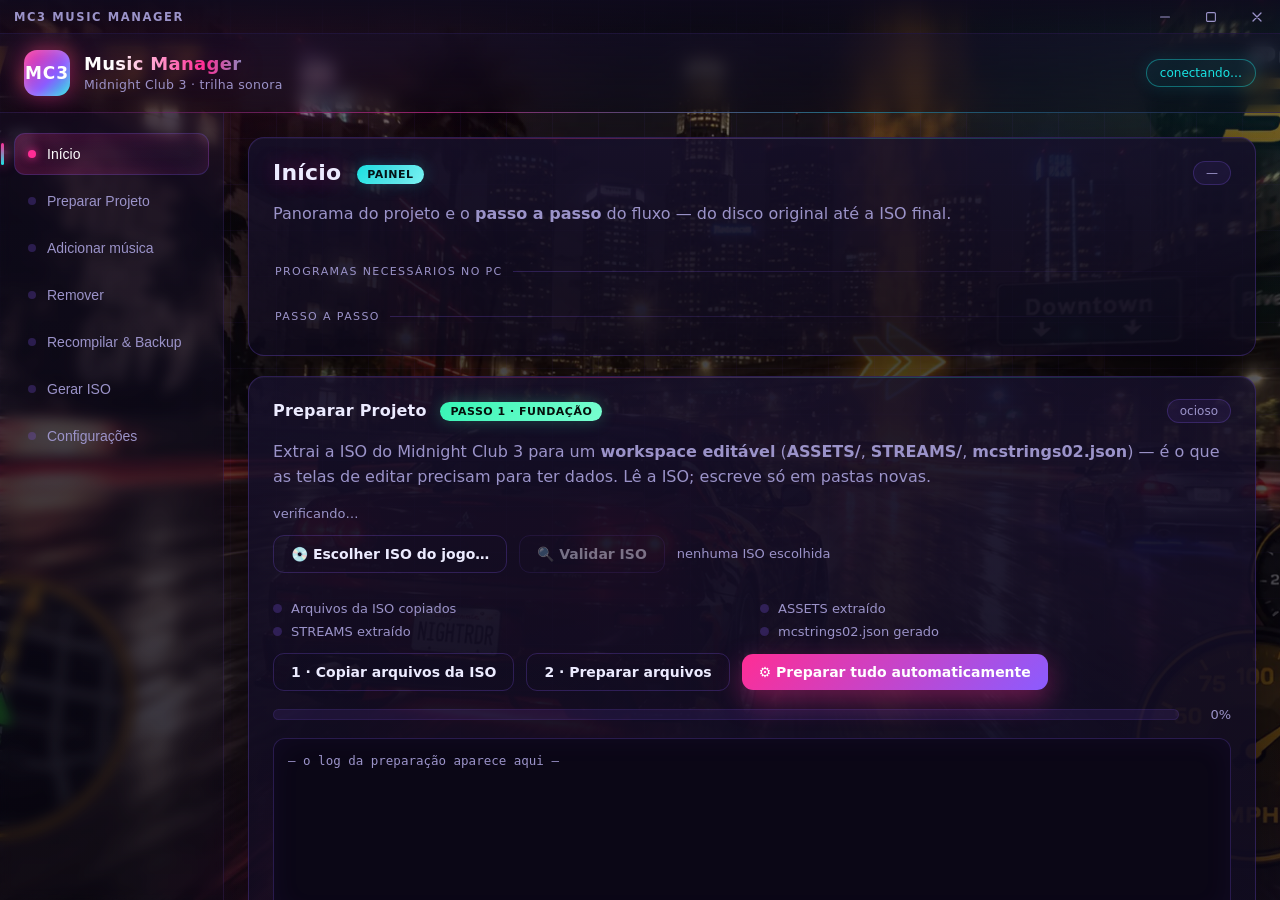
==== commit c9b2ffb6: "Interface em 7 idiomas; checagem de espaço; build não apaga dados do usuário Duas frentes que se cru" ====
--- a/frontend/index.html
+++ b/frontend/index.html
@@ -3,24 +3,33 @@
 <head>
   <meta charset="UTF-8" />
   <meta name="viewport" content="width=device-width, initial-scale=1.0" />
-  <title>MC3 Music Manager — Web</title>
+  <title>MC3 Music Manager</title>
   <link rel="icon" href="data:," />
   <link rel="stylesheet" href="css/style.css" />
 </head>
 <body>
+  <!--
+    i18n: todo texto visivel tem uma chave em frontend/locales/*.json.
+      data-i18n="k"             -> textContent
+      data-i18n-md="k"          -> texto com **negrito** (o resto e escapado)
+      data-i18n-placeholder="k" -> placeholder
+      data-i18n-title="k"       -> title + aria-label
+    O texto que ja esta aqui e o portugues, para a tela nunca abrir vazia antes do
+    backend responder. Icones e simbolos ficam FORA das chaves.
+  -->
   <div class="app">
     <!-- Custom title bar (window is frameless). `pywebview-drag-region` is what
          pywebview looks for to let the user drag the window by this strip. -->
     <div class="titlebar pywebview-drag-region">
       <span class="tb-title pywebview-drag-region">MC3 Music Manager</span>
       <div class="tb-controls">
-        <button class="tb-btn" id="btn-win-min" title="Minimizar" aria-label="Minimizar">
+        <button class="tb-btn" id="btn-win-min" title="Minimizar" aria-label="Minimizar" data-i18n-title="app.win_minimize">
           <svg viewBox="0 0 12 12" width="12" height="12" aria-hidden="true"><rect x="1" y="5.5" width="10" height="1.1" rx="0.5"/></svg>
         </button>
-        <button class="tb-btn" id="btn-win-max" title="Maximizar" aria-label="Maximizar">
+        <button class="tb-btn" id="btn-win-max" title="Maximizar" aria-label="Maximizar" data-i18n-title="app.win_maximize">
           <svg viewBox="0 0 12 12" width="12" height="12" aria-hidden="true"><rect x="1.6" y="1.6" width="8.8" height="8.8" rx="1.2" fill="none" stroke="currentColor" stroke-width="1.1"/></svg>
         </button>
-        <button class="tb-btn tb-close" id="btn-win-close" title="Fechar" aria-label="Fechar">
+        <button class="tb-btn tb-close" id="btn-win-close" title="Fechar" aria-label="Fechar" data-i18n-title="app.win_close">
           <svg viewBox="0 0 12 12" width="12" height="12" aria-hidden="true"><path d="M2 2 L10 10 M10 2 L2 10" stroke="currentColor" stroke-width="1.3" stroke-linecap="round"/></svg>
         </button>
       </div>
@@ -32,27 +41,26 @@
         <div class="logo">MC3</div>
         <div class="brand-text">
           <h1>Music Manager</h1>
-          <span id="subtitle">Midnight Club 3 · trilha sonora</span>
+          <span id="subtitle" data-i18n="app.subtitle">Midnight Club 3 · trilha sonora</span>
         </div>
       </div>
-      <div class="backend-pill" id="backend-pill">conectando…</div>
+      <div class="backend-pill" id="backend-pill" data-i18n="pill.connecting">conectando…</div>
     </header>
 
     <div class="danger-zone" id="app-banner" hidden style="margin: 12px 24px 0">
-      <span class="tools bad" id="app-banner-text">Não foi possível falar com o backend.</span>
-      <button class="btn ghost small" id="btn-app-reload">↻ Recarregar</button>
+      <span class="tools bad" id="app-banner-text" data-i18n="app.backend_unreachable">Não foi possível falar com o backend.</span>
+      <button class="btn ghost small" id="btn-app-reload">↻ <span data-i18n="app.reload">Recarregar</span></button>
     </div>
 
     <!-- Aparece quando uma tarefa falha: envia o relatório ao dev num clique. -->
     <div class="danger-zone" id="error-report-bar" hidden style="margin: 12px 24px 0; flex-wrap: wrap">
-      <span class="tools bad" id="error-report-text">Ocorreu um erro.</span>
-      <button class="btn ghost small" id="btn-report-send">🐞 Enviar relatório</button>
-      <button class="btn ghost small" id="btn-report-copy">📋 Copiar</button>
+      <span class="tools bad" id="error-report-text" data-i18n="app.error_generic">Ocorreu um erro.</span>
+      <button class="btn ghost small" id="btn-report-send">🐞 <span data-i18n="app.report_send">Enviar relatório</span></button>
+      <button class="btn ghost small" id="btn-report-copy">📋 <span data-i18n="app.report_copy">Copiar</span></button>
       <button class="btn ghost small" id="btn-report-dismiss">✕</button>
     </div>
 
     <main class="content">
-      <!-- Left: nav rail (purely visual for the skeleton) -->
       <nav class="rail">
         <button class="rail-item active" data-target="card-inicio"><span class="dot"></span><span data-i18n="rail.inicio">Início</span></button>
         <button class="rail-item" data-target="card-prepare"><span class="dot"></span><span data-i18n="rail.prepare">Preparar Projeto</span></button>
@@ -63,63 +71,58 @@
         <button class="rail-item" data-target="card-settings"><span class="dot"></span><span data-i18n="rail.settings">Configurações</span></button>
       </nav>
 
-      <!-- Right: panels -->
       <section class="panels">
+        <!-- ======================= INÍCIO ======================= -->
         <div class="card" id="card-inicio">
           <div class="card-head">
-            <h3><span data-i18n="title.inicio">Início</span> <span class="badge readonly">painel</span></h3>
+            <h3><span data-i18n="title.inicio">Início</span> <span class="badge readonly" data-i18n="home.badge">painel</span></h3>
             <span class="tag" id="ov-tag">—</span>
           </div>
-          <p class="muted">
-            Panorama do projeto e o <b>passo a passo</b> do fluxo — do disco original até a ISO final.
-          </p>
+          <p class="muted" data-i18n-md="home.intro">Panorama do projeto e o <b>passo a passo</b> do fluxo — do disco original até a ISO final.</p>
           <div class="stat-row" id="ov-stats"></div>
-          <div class="ov-section-title">Programas necessários no PC</div>
+          <div class="ov-section-title" data-i18n="home.programs">Programas necessários no PC</div>
           <div class="prog-list" id="ov-programs"></div>
-          <div class="ov-section-title">Passo a passo</div>
+          <div class="ov-section-title" data-i18n="home.steps">Passo a passo</div>
           <div class="step-list" id="ov-steps"></div>
         </div>
 
+        <!-- ======================= PREPARAR ======================= -->
         <div class="card" id="card-prepare">
           <div class="card-head">
-            <h3><span data-i18n="title.prepare">Preparar Projeto</span> <span class="badge">passo 1 · fundação</span></h3>
-            <span class="tag" id="pp-status-tag">ocioso</span>
-          </div>
-          <p class="muted">
-            Extrai a ISO do Midnight Club 3 para um <b>workspace editável</b>
-            (<b>ASSETS/</b>, <b>STREAMS/</b>, <b>mcstrings02.json</b>) — é o que as telas
-            de editar precisam para ter dados. Lê a ISO; escreve só em pastas novas.
-          </p>
-          <div class="row">
-            <span class="tools" id="pp-tools-status">verificando…</span>
-          </div>
-
-          <div class="row">
-            <button class="btn ghost" id="btn-pick-project-iso">💿 Escolher ISO do jogo…</button>
-            <button class="btn ghost" id="btn-validate-iso" disabled>🔍 Validar ISO</button>
-            <span class="path" id="pp-iso">nenhuma ISO escolhida</span>
+            <h3><span data-i18n="title.prepare">Preparar Projeto</span> <span class="badge" data-i18n="prep.badge">passo 1 · fundação</span></h3>
+            <span class="tag" id="pp-status-tag" data-i18n="common.idle">ocioso</span>
+          </div>
+          <p class="muted" data-i18n-md="prep.intro">Extrai a ISO do Midnight Club 3 para um <b>workspace editável</b> (<b>ASSETS/</b>, <b>STREAMS/</b>, <b>mcstrings02.json</b>) — é o que as telas de editar precisam para ter dados. Lê a ISO; escreve só em pastas novas.</p>
+          <div class="row">
+            <span class="tools" id="pp-tools-status" data-i18n="common.checking">verificando…</span>
+          </div>
+
+          <div class="row">
+            <button class="btn ghost" id="btn-pick-project-iso">💿 <span data-i18n="prep.pick_iso">Escolher ISO do jogo…</span></button>
+            <button class="btn ghost" id="btn-validate-iso" disabled>🔍 <span data-i18n="prep.validate_iso">Validar ISO</span></button>
+            <span class="path" id="pp-iso" data-i18n="prep.no_iso">nenhuma ISO escolhida</span>
           </div>
           <div class="row">
             <span class="tools" id="pp-validation"></span>
           </div>
 
           <div class="prep-checklist">
-            <div class="prep-item" id="pp-c-gamefiles"><span class="dot"></span>Arquivos da ISO copiados</div>
-            <div class="prep-item" id="pp-c-assets"><span class="dot"></span>ASSETS extraído</div>
-            <div class="prep-item" id="pp-c-streams"><span class="dot"></span>STREAMS extraído</div>
-            <div class="prep-item" id="pp-c-strings"><span class="dot"></span>mcstrings02.json gerado</div>
-          </div>
-
-          <div class="row">
-            <button class="btn ghost" id="btn-pp-copy">1 · Copiar arquivos da ISO</button>
-            <button class="btn ghost" id="btn-pp-prepare">2 · Preparar arquivos</button>
-            <button class="btn primary" id="btn-pp-all">⚙ Preparar tudo automaticamente</button>
+            <div class="prep-item" id="pp-c-gamefiles"><span class="dot"></span><span data-i18n="prep.check_gamefiles">Arquivos da ISO copiados</span></div>
+            <div class="prep-item" id="pp-c-assets"><span class="dot"></span><span data-i18n="prep.check_assets">ASSETS extraído</span></div>
+            <div class="prep-item" id="pp-c-streams"><span class="dot"></span><span data-i18n="prep.check_streams">STREAMS extraído</span></div>
+            <div class="prep-item" id="pp-c-strings"><span class="dot"></span><span data-i18n="prep.check_strings">mcstrings02.json gerado</span></div>
+          </div>
+
+          <div class="row">
+            <button class="btn ghost" id="btn-pp-copy" data-i18n="prep.btn_copy">1 · Copiar arquivos da ISO</button>
+            <button class="btn ghost" id="btn-pp-prepare" data-i18n="prep.btn_prepare">2 · Preparar arquivos</button>
+            <button class="btn primary" id="btn-pp-all">⚙ <span data-i18n="prep.btn_all">Preparar tudo automaticamente</span></button>
           </div>
 
           <div class="danger-zone" id="pp-danger" hidden>
             <label class="confirm">
               <input type="checkbox" id="pp-confirm" />
-              O workspace já está preparado — entendo que reimportar <b>apaga a extração atual</b>
+              <span data-i18n-md="prep.reimport_confirm">O workspace já está preparado — entendo que reimportar <b>apaga a extração atual</b></span>
             </label>
           </div>
 
@@ -128,180 +131,169 @@
               <div class="progress-fill" id="pp-progress-fill" style="width:0%"></div>
             </div>
             <span class="progress-label" id="pp-progress-label">0%</span>
-            <button class="btn ghost small" id="btn-pp-cancel" hidden>✕ Cancelar</button>
+            <button class="btn ghost small" id="btn-pp-cancel" hidden>✕ <span data-i18n="common.cancel">Cancelar</span></button>
           </div>
           <div class="console" id="pp-console" aria-live="polite">
-            <div class="console-line muted">— log da preparação aparece aqui —</div>
-          </div>
-
-          <div class="reset-sep">Recomeçar do zero</div>
-          <p class="muted small">
-            Apaga a <b>extração atual</b> (Arquivos da ISO, ASSETS, STREAMS, mcstrings)
-            para você começar de novo e escolher <b>outra ISO</b>. Os <b>backups são preservados</b>
-            e a ISO já gerada não é tocada.
-          </p>
+            <div class="console-line muted" data-i18n="prep.log_placeholder">— o log da preparação aparece aqui —</div>
+          </div>
+
+          <div class="reset-sep" data-i18n="prep.reset_title">Recomeçar do zero</div>
+          <p class="muted small" data-i18n-md="prep.reset_intro">Apaga a <b>extração atual</b> (Arquivos da ISO, ASSETS, STREAMS, mcstrings) para você começar de novo e escolher <b>outra ISO</b>. Os <b>backups são preservados</b> e a ISO já gerada não é tocada.</p>
           <div class="danger-zone reset-zone">
             <label class="confirm">
               <input type="checkbox" id="pp-reset-confirm" />
-              Entendo que isto <b>apaga a extração atual</b> do workspace (backups preservados)
-            </label>
-            <button class="btn danger" id="btn-pp-reset" disabled>♻ Resetar projeto</button>
-          </div>
-        </div>
-
+              <span data-i18n-md="prep.reset_confirm">Entendo que isto <b>apaga a extração atual</b> do workspace (backups preservados)</span>
+            </label>
+            <button class="btn danger" id="btn-pp-reset" disabled>♻ <span data-i18n="prep.reset_btn">Resetar projeto</span></button>
+          </div>
+        </div>
+
+        <!-- ======================= ADICIONAR ======================= -->
         <div class="card" id="card-add">
           <div class="card-head">
-            <h3><span data-i18n="title.add">Adicionar música</span> <span class="badge">passo 2</span> <span class="badge danger-badge">destrutivo</span></h3>
-            <span class="tag" id="add-status-tag">ocioso</span>
-          </div>
-          <p class="muted">
-            Escolha o <b>MP3/FLAC/WAV</b> direto — a <b>conversão para RSM é automática</b>
-            ao adicionar, você <b>não precisa converter antes</b>. Instala a faixa no jogo
-            (converte, adiciona nas <b>playlists</b> e nas <b>strings</b>, recompila o STRTBL)
-            e faz <b>backup automático</b> antes de qualquer alteração.
-          </p>
-          <div class="row">
-            <span class="tools" id="add-tools-status">verificando…</span>
+            <h3><span data-i18n="title.add">Adicionar música</span> <span class="badge" data-i18n="add.badge">passo 2</span> <span class="badge danger-badge" data-i18n="common.destructive">destrutivo</span></h3>
+            <span class="tag" id="add-status-tag" data-i18n="common.idle">ocioso</span>
+          </div>
+          <p class="muted" data-i18n-md="add.intro">Escolha o <b>MP3/FLAC/WAV</b> direto — a <b>conversão para RSM é automática</b> ao adicionar, você <b>não precisa converter antes</b>. Instala a faixa no jogo (converte, adiciona nas <b>playlists</b> e nas <b>strings</b>, recompila o STRTBL) e faz <b>backup automático</b> antes de qualquer alteração.</p>
+          <div class="row">
+            <span class="tools" id="add-tools-status" data-i18n="common.checking">verificando…</span>
           </div>
 
           <div class="mode-switch">
-            <button class="mode-btn active" id="mode-single">🎵 Uma música</button>
-            <button class="mode-btn" id="mode-batch">🎶 Lote</button>
+            <button class="mode-btn active" id="mode-single">🎵 <span data-i18n="add.mode_single">Uma música</span></button>
+            <button class="mode-btn" id="mode-batch">🎶 <span data-i18n="add.mode_batch">Lote</span></button>
           </div>
 
           <div id="add-single">
             <div class="row">
-              <button class="btn ghost" id="btn-pick-add">🎵 Escolher áudio…</button>
-              <button class="btn ghost" id="btn-add-listen" disabled>▶ Ouvir</button>
-              <span class="path" id="add-path">nenhum arquivo selecionado</span>
+              <button class="btn ghost" id="btn-pick-add">🎵 <span data-i18n="add.pick_audio">Escolher áudio…</span></button>
+              <button class="btn ghost" id="btn-add-listen" disabled>▶ <span data-i18n="add.listen">Ouvir</span></button>
+              <span class="path" id="add-path" data-i18n="add.no_file">nenhum arquivo selecionado</span>
             </div>
             <div class="row">
               <span class="path" id="add-detected"></span>
             </div>
 
             <div class="form-grid">
-              <label class="field">Título
+              <!-- os placeholders MusicName/SingerName NAO se traduzem: sao os valores
+                   que o app grava no jogo quando o campo fica vazio -->
+              <label class="field"><span data-i18n="add.field_title">Título</span>
                 <input id="add-title" type="text" placeholder="MusicName" autocomplete="off" />
               </label>
-              <label class="field">Artista
+              <label class="field"><span data-i18n="add.field_artist">Artista</span>
                 <input id="add-artist" type="text" placeholder="SingerName" autocomplete="off" />
               </label>
-              <label class="field">Gênero
+              <label class="field"><span data-i18n="add.field_genre">Gênero</span>
                 <select id="add-genre"></select>
               </label>
-              <label class="field">Nome interno (auto)
-                <input id="add-asset" type="text" placeholder="(automático)" autocomplete="off" />
+              <label class="field"><span data-i18n="add.field_asset">Nome interno (auto)</span>
+                <input id="add-asset" type="text" placeholder="(automático)" data-i18n-placeholder="add.asset_auto" autocomplete="off" />
               </label>
             </div>
 
             <div class="add-preview" id="add-preview">
-              <div class="kv">Chave mcstrings: <b id="prev-key">--</b></div>
-              <div class="kv">Entrada de playlist: <b id="prev-entry">--</b></div>
-              <div class="kv">Destino .rsm: <b id="prev-target">--</b></div>
+              <div class="kv"><span data-i18n="add.preview_key">Chave mcstrings:</span> <b id="prev-key">--</b></div>
+              <div class="kv"><span data-i18n="add.preview_entry">Entrada de playlist:</span> <b id="prev-entry">--</b></div>
+              <div class="kv"><span data-i18n="add.preview_target">Destino .rsm:</span> <b id="prev-target">--</b></div>
             </div>
           </div>
 
           <div id="add-batch" hidden>
             <div class="row">
-              <button class="btn ghost" id="btn-pick-batch">🎶 Escolher vários…</button>
-              <span class="path" id="batch-count">nenhum arquivo selecionado</span>
+              <button class="btn ghost" id="btn-pick-batch">🎶 <span data-i18n="add.pick_batch">Escolher vários…</span></button>
+              <span class="path" id="batch-count" data-i18n="add.no_file">nenhum arquivo selecionado</span>
             </div>
             <div class="row bulk-genre" id="batch-bulk" hidden>
-              <span class="tools">Aplicar a todas as faixas:</span>
+              <span class="tools" data-i18n="add.bulk_label">Aplicar a todas as faixas:</span>
               <select id="batch-bulk-genre" class="rm-search" style="flex:0 0 auto; max-width:190px"></select>
-              <button class="btn ghost small" id="btn-batch-bulk-apply">✔ Aplicar gênero a todas</button>
+              <button class="btn ghost small" id="btn-batch-bulk-apply">✔ <span data-i18n="add.bulk_apply">Aplicar gênero a todas</span></button>
               <span class="path" id="batch-bulk-info"></span>
             </div>
             <div class="batch-list" id="batch-rows">
-              <div class="console-line muted">— escolha vários arquivos para editar cada faixa —</div>
+              <div class="console-line muted" data-i18n="add.batch_placeholder">— escolha vários arquivos para editar cada faixa —</div>
             </div>
           </div>
 
           <div class="playlists-head">
-            <span class="tools">Playlists de destino</span>
-            <button class="btn ghost small" id="btn-pl-all">Padrão completo</button>
-            <button class="btn ghost small" id="btn-pl-genre">Só gênero</button>
-            <button class="btn ghost small" id="btn-pl-cities">Só cidades</button>
-            <button class="btn ghost small" id="btn-pl-clear">Limpar</button>
-            <span class="path" id="pl-count">0 selecionada(s)</span>
+            <span class="tools" data-i18n="add.playlists_label">Playlists de destino</span>
+            <button class="btn ghost small" id="btn-pl-all" data-i18n="add.pl_all">Padrão completo</button>
+            <button class="btn ghost small" id="btn-pl-genre" data-i18n="add.pl_genre">Só gênero</button>
+            <button class="btn ghost small" id="btn-pl-cities" data-i18n="add.pl_cities">Só cidades</button>
+            <button class="btn ghost small" id="btn-pl-clear" data-i18n="common.clear">Limpar</button>
+            <span class="path" id="pl-count" data-i18n="common.selected_count" data-i18n-args='{"n":0}'>0 selecionada(s)</span>
           </div>
           <div class="playlists" id="add-playlists">
-            <div class="console-line muted">— nenhuma playlist (workspace sem game files) —</div>
+            <div class="console-line muted" data-i18n="add.pl_none_available">— nenhuma playlist (workspace sem arquivos do jogo) —</div>
           </div>
 
           <div class="pl-selected-box">
             <div class="pl-selected-head">
-              <span class="tools">Selecionadas</span>
+              <span class="tools" data-i18n="add.selected">Selecionadas</span>
               <span class="path" id="pl-selected-count">0</span>
             </div>
             <div class="pl-selected" id="pl-selected"></div>
           </div>
 
-          <p class="muted small" style="margin-top:8px">
-            <b>Padrão completo</b> = cobertura segura (todas). <b>Só gênero</b> = as playlists de
-            corrida do estilo. <b>Só cidades</b> = os blocos gerais de cada mapa.
-          </p>
+          <p class="muted small" style="margin-top:8px" data-i18n-md="add.presets_help"><b>Padrão completo</b> = cobertura segura (todas). <b>Só gênero</b> = as playlists de corrida do estilo. <b>Só cidades</b> = os blocos gerais de cada mapa.</p>
 
           <div class="progress-wrap">
             <div class="progress" id="add-progress">
               <div class="progress-fill" id="add-progress-fill" style="width:0%"></div>
             </div>
             <span class="progress-label" id="add-progress-label">0%</span>
-            <button class="btn ghost small" id="btn-add-cancel" hidden>✕ Cancelar</button>
+            <button class="btn ghost small" id="btn-add-cancel" hidden>✕ <span data-i18n="common.cancel">Cancelar</span></button>
           </div>
 
           <div class="danger-zone">
             <label class="confirm">
               <input type="checkbox" id="add-confirm" />
-              Entendo que isto <b>altera o workspace</b> (há backup automático)
+              <span data-i18n-md="add.confirm">Entendo que isto <b>altera o workspace</b> (há backup automático)</span>
             </label>
             <label class="confirm confirm-inline">
-              <input type="checkbox" id="add-overwrite" /> sobrescrever se já existir
-            </label>
-            <button class="btn danger" id="btn-add" disabled>➕ Adicionar música</button>
-            <button class="btn danger" id="btn-add-batch" disabled hidden>➕ Adicionar lote</button>
+              <input type="checkbox" id="add-overwrite" /> <span data-i18n="add.overwrite">sobrescrever se já existir</span>
+            </label>
+            <button class="btn danger" id="btn-add" disabled>➕ <span data-i18n="add.btn_add">Adicionar música</span></button>
+            <button class="btn danger" id="btn-add-batch" disabled hidden>➕ <span data-i18n="add.btn_add_batch">Adicionar lote</span></button>
           </div>
 
           <div class="console" id="add-console" aria-live="polite">
-            <div class="console-line muted">— log da adição aparece aqui —</div>
-          </div>
-        </div>
-
+            <div class="console-line muted" data-i18n="add.log_placeholder">— o log da adição aparece aqui —</div>
+          </div>
+        </div>
+
+        <!-- ======================= REMOVER ======================= -->
         <div class="card" id="card-remove">
           <div class="card-head">
-            <h3><span data-i18n="title.remove">Remover música</span> <span class="badge danger-badge">destrutivo</span></h3>
-            <span class="tag" id="rm-status-tag">ocioso</span>
-          </div>
-          <p class="muted">
-            Remove faixas já instaladas: apaga o <b>.rsm</b>, tira das <b>playlists</b> e das
-            <b>strings</b> (cada ação é opcional). Faz <b>backup automático</b> antes.
-          </p>
-          <div class="row">
-            <span class="tools" id="rm-tools-status">verificando…</span>
+            <h3><span data-i18n="title.remove">Remover música</span> <span class="badge danger-badge" data-i18n="common.destructive">destrutivo</span></h3>
+            <span class="tag" id="rm-status-tag" data-i18n="common.idle">ocioso</span>
+          </div>
+          <p class="muted" data-i18n-md="rm.intro">Remove faixas já instaladas: apaga o <b>.rsm</b>, tira das <b>playlists</b> e das <b>strings</b> (cada ação é opcional). Faz <b>backup automático</b> antes.</p>
+          <div class="row">
+            <span class="tools" id="rm-tools-status" data-i18n="common.checking">verificando…</span>
             <span class="path" id="rm-stats"></span>
           </div>
 
           <div class="row">
-            <button class="btn ghost small" id="btn-rm-refresh">🔄 Atualizar</button>
+            <button class="btn ghost small" id="btn-rm-refresh">🔄 <span data-i18n="rm.refresh">Atualizar</span></button>
             <select id="rm-genre-filter" class="rm-search" style="flex:0 0 auto; max-width:190px">
-              <option value="__all__">Todos os gêneros</option>
+              <option value="__all__" data-i18n="rm.all_genres">Todos os gêneros</option>
             </select>
-            <input id="rm-search" class="rm-search" type="text" placeholder="buscar nome…" autocomplete="off" />
-            <button class="btn ghost small" id="btn-rm-all">Marcar visíveis</button>
-            <button class="btn ghost small" id="btn-rm-none">Limpar</button>
-            <span class="path" id="rm-count">0 selecionada(s)</span>
+            <input id="rm-search" class="rm-search" type="text" placeholder="buscar nome…" data-i18n-placeholder="rm.search" autocomplete="off" />
+            <button class="btn ghost small" id="btn-rm-all" data-i18n="rm.mark_visible">Marcar visíveis</button>
+            <button class="btn ghost small" id="btn-rm-none" data-i18n="common.clear">Limpar</button>
+            <span class="path" id="rm-count" data-i18n="common.selected_count" data-i18n-args='{"n":0}'>0 selecionada(s)</span>
           </div>
 
           <div class="song-list" id="rm-songs">
-            <div class="console-line muted">— clique em "Atualizar lista" (precisa do workspace preparado) —</div>
+            <div class="console-line muted" data-i18n="rm.placeholder">— clique em Atualizar (precisa do workspace preparado) —</div>
           </div>
 
           <div class="row rm-options">
-            <span class="tools">Remover:</span>
-            <label class="confirm confirm-inline"><input type="checkbox" id="rm-opt-audio" checked /> áudio (.rsm)</label>
-            <label class="confirm confirm-inline"><input type="checkbox" id="rm-opt-playlists" checked /> playlists</label>
-            <label class="confirm confirm-inline"><input type="checkbox" id="rm-opt-strings" checked /> strings</label>
-            <label class="confirm confirm-inline"><input type="checkbox" id="rm-opt-rebuild" /> recompilar depois</label>
+            <span class="tools" data-i18n="rm.remove_label">Remover:</span>
+            <label class="confirm confirm-inline"><input type="checkbox" id="rm-opt-audio" checked /> <span data-i18n="common.opt_audio">áudio (.rsm)</span></label>
+            <label class="confirm confirm-inline"><input type="checkbox" id="rm-opt-playlists" checked /> <span data-i18n="common.opt_playlists">playlists</span></label>
+            <label class="confirm confirm-inline"><input type="checkbox" id="rm-opt-strings" checked /> <span data-i18n="common.opt_strings">strings</span></label>
+            <label class="confirm confirm-inline"><input type="checkbox" id="rm-opt-rebuild" /> <span data-i18n="rm.rebuild_after">recompilar depois</span></label>
           </div>
 
           <div class="progress-wrap">
@@ -309,99 +301,91 @@
               <div class="progress-fill" id="rm-progress-fill" style="width:0%"></div>
             </div>
             <span class="progress-label" id="rm-progress-label">0%</span>
-            <button class="btn ghost small" id="btn-rm-cancel" hidden>✕ Cancelar</button>
+            <button class="btn ghost small" id="btn-rm-cancel" hidden>✕ <span data-i18n="common.cancel">Cancelar</span></button>
           </div>
 
           <div class="danger-zone">
             <label class="confirm">
               <input type="checkbox" id="rm-confirm" />
-              Entendo que isto <b>apaga arquivos</b> do workspace (há backup automático)
-            </label>
-            <button class="btn danger" id="btn-rm-remove" disabled>🗑 Remover selecionadas</button>
+              <span data-i18n-md="rm.confirm">Entendo que isto <b>apaga arquivos</b> do workspace (há backup automático)</span>
+            </label>
+            <button class="btn danger" id="btn-rm-remove" disabled>🗑 <span data-i18n="rm.btn_remove">Remover selecionadas</span></button>
           </div>
 
           <div class="console" id="rm-console" aria-live="polite">
-            <div class="console-line muted">— log da remoção aparece aqui —</div>
-          </div>
-        </div>
-
+            <div class="console-line muted" data-i18n="rm.log_placeholder">— o log da remoção aparece aqui —</div>
+          </div>
+        </div>
+
+        <!-- ======================= RECOMPILAR ======================= -->
         <div class="card" id="card-rebuild">
           <div class="card-head">
             <h3 data-i18n="title.rebuild">Recompilar DATs</h3>
-            <span class="tag" id="rb-status-tag">ocioso</span>
-          </div>
-          <p class="muted">
-            Reempacota as pastas editadas do jogo nos arquivos <b>STREAMS.DAT</b>
-            (hash_build) e <b>ASSETS.DAT</b> (dave) e <b>publica</b> em
-            <b>Arquivos da ISO</b>. Roda as ferramentas PS2 reais.
-          </p>
-          <div class="row">
-            <span class="tools" id="rb-tools-status">verificando…</span>
+            <span class="tag" id="rb-status-tag" data-i18n="common.idle">ocioso</span>
+          </div>
+          <p class="muted" data-i18n-md="rb.intro">Reempacota as pastas editadas do jogo nos arquivos <b>STREAMS.DAT</b> (hash_build) e <b>ASSETS.DAT</b> (dave) e <b>publica</b> em <b>Arquivos da ISO</b>. Roda as ferramentas PS2 reais.</p>
+          <div class="row">
+            <span class="tools" id="rb-tools-status" data-i18n="common.checking">verificando…</span>
           </div>
           <div class="row">
             <button class="btn ghost" id="btn-rb-streams" disabled>STREAMS.DAT</button>
             <button class="btn ghost" id="btn-rb-assets" disabled>ASSETS.DAT</button>
-            <button class="btn primary" id="btn-rb-all" disabled>⚙ Recompilar tudo</button>
+            <button class="btn primary" id="btn-rb-all" disabled>⚙ <span data-i18n="rb.btn_all">Recompilar tudo</span></button>
           </div>
           <div class="progress-wrap">
             <div class="progress" id="rb-progress">
               <div class="progress-fill" id="rb-progress-fill" style="width:0%"></div>
             </div>
             <span class="progress-label" id="rb-progress-label">0%</span>
-            <button class="btn ghost small" id="btn-rb-cancel" hidden>✕ Cancelar</button>
+            <button class="btn ghost small" id="btn-rb-cancel" hidden>✕ <span data-i18n="common.cancel">Cancelar</span></button>
           </div>
           <div class="console" id="rb-console" aria-live="polite">
-            <div class="console-line muted">— log da recompilação aparece aqui —</div>
-          </div>
-        </div>
-
+            <div class="console-line muted" data-i18n="rb.log_placeholder">— o log da recompilação aparece aqui —</div>
+          </div>
+        </div>
+
+        <!-- ======================= BACKUP ======================= -->
         <div class="card" id="card-backup">
           <div class="card-head">
-            <h3><span data-i18n="title.backup">Backup</span> <span class="badge readonly">segurança</span></h3>
-            <span class="tag" id="bk-status-tag">ocioso</span>
-          </div>
-          <p class="muted">
-            Salva uma cópia dos arquivos-chave (DATs, playlists, strings) e permite
-            <b>desfazer</b> restaurando o último backup. É a rede de segurança antes
-            de qualquer alteração destrutiva.
-          </p>
-          <div class="row">
-            <span class="tools" id="bk-latest">verificando backups…</span>
-          </div>
-          <div class="row">
-            <button class="btn ghost" id="btn-bk-create">💾 Criar backup agora</button>
+            <h3><span data-i18n="title.backup">Backup</span> <span class="badge readonly" data-i18n="bk.badge">segurança</span></h3>
+            <span class="tag" id="bk-status-tag" data-i18n="common.idle">ocioso</span>
+          </div>
+          <p class="muted" data-i18n-md="bk.intro">Salva uma cópia dos arquivos-chave (DATs, playlists, strings) e permite <b>desfazer</b> restaurando o último backup. É a rede de segurança antes de qualquer alteração destrutiva.</p>
+          <div class="row">
+            <span class="tools" id="bk-latest" data-i18n="bk.checking">verificando backups…</span>
+          </div>
+          <div class="row">
+            <button class="btn ghost" id="btn-bk-create">💾 <span data-i18n="bk.create">Criar backup agora</span></button>
           </div>
           <div class="danger-zone">
             <label class="confirm">
               <input type="checkbox" id="bk-confirm" />
-              Entendo que restaurar <b>sobrescreve e apaga</b> arquivos do workspace
-            </label>
-            <button class="btn danger" id="btn-bk-restore" disabled>↩ Restaurar último backup</button>
+              <span data-i18n-md="bk.confirm">Entendo que restaurar <b>sobrescreve e apaga</b> arquivos do workspace</span>
+            </label>
+            <button class="btn danger" id="btn-bk-restore" disabled>↩ <span data-i18n="bk.restore">Restaurar último backup</span></button>
           </div>
           <div class="console" id="bk-console" aria-live="polite">
-            <div class="console-line muted">— log de backup aparece aqui —</div>
-          </div>
-        </div>
-
+            <div class="console-line muted" data-i18n="bk.log_placeholder">— o log de backup aparece aqui —</div>
+          </div>
+        </div>
+
+        <!-- ======================= GERAR ISO ======================= -->
         <div class="card" id="card-iso-out">
           <div class="card-head">
-            <h3><span data-i18n="title.iso">Gerar ISO final</span> <span class="badge">passo final</span></h3>
-            <span class="tag" id="gi-status-tag">ocioso</span>
-          </div>
-          <p class="muted">
-            Recompila os DATs e monta a <b>.iso</b> final jogável (via <b>ImgBurn</b>) a partir de
-            <b>Arquivos da ISO</b>. Grava um arquivo novo — não altera as pastas de edição.
-          </p>
-          <div class="row">
-            <span class="tools" id="gi-tools-status">verificando…</span>
-          </div>
-
-          <div class="row">
-            <button class="btn ghost" id="btn-gi-output">💾 Escolher onde salvar…</button>
+            <h3><span data-i18n="title.iso">Gerar ISO final</span> <span class="badge" data-i18n="iso.badge">passo final</span></h3>
+            <span class="tag" id="gi-status-tag" data-i18n="common.idle">ocioso</span>
+          </div>
+          <p class="muted" data-i18n-md="iso.intro">Recompila os DATs e monta a <b>.iso</b> final jogável (via <b>ImgBurn</b>) a partir de <b>Arquivos da ISO</b>. Grava um arquivo novo — não altera as pastas de edição.</p>
+          <div class="row">
+            <span class="tools" id="gi-tools-status" data-i18n="common.checking">verificando…</span>
+          </div>
+
+          <div class="row">
+            <button class="btn ghost" id="btn-gi-output">💾 <span data-i18n="iso.pick_output">Escolher onde salvar…</span></button>
             <span class="path" id="gi-output">—</span>
           </div>
           <div class="row">
-            <label class="field field-inline">Rótulo do volume
+            <label class="field field-inline"><span data-i18n="iso.volume_label">Rótulo do volume</span>
               <input id="gi-label" type="text" value="MClub" autocomplete="off" />
             </label>
           </div>
@@ -411,69 +395,70 @@
               <div class="progress-fill" id="gi-progress-fill" style="width:0%"></div>
             </div>
             <span class="progress-label" id="gi-progress-label">0%</span>
-            <button class="btn ghost small" id="btn-gi-cancel" hidden>✕ Cancelar</button>
-          </div>
-
-          <div class="row">
-            <button class="btn primary" id="btn-gi-generate" disabled>⚙ Gerar ISO final</button>
+            <button class="btn ghost small" id="btn-gi-cancel" hidden>✕ <span data-i18n="common.cancel">Cancelar</span></button>
+          </div>
+
+          <div class="row">
+            <button class="btn primary" id="btn-gi-generate" disabled>⚙ <span data-i18n="iso.generate">Gerar ISO final</span></button>
           </div>
 
           <div class="console" id="gi-console" aria-live="polite">
-            <div class="console-line muted">— log da geração aparece aqui —</div>
-          </div>
-        </div>
-
+            <div class="console-line muted" data-i18n="iso.log_placeholder">— o log da geração aparece aqui —</div>
+          </div>
+        </div>
+
+        <!-- ======================= CONFIGURAÇÕES ======================= -->
         <div class="card" id="card-settings">
           <div class="card-head">
             <h3 data-i18n="title.settings">Configurações</h3>
-            <span class="tag" id="settings-tag">preferências</span>
-          </div>
-          <p class="muted">
-            Idioma, ferramentas do PC e os padrões do fluxo de edição. As escolhas
-            ficam <b>salvas</b> e voltam na próxima vez que você abrir o app.
-          </p>
+            <span class="tag" id="settings-tag" data-i18n="settings.badge">preferências</span>
+          </div>
+          <p class="muted" data-i18n-md="settings.intro">Idioma, ferramentas do PC e os padrões do fluxo de edição. As escolhas ficam <b>salvas</b> e voltam na próxima vez que você abrir o app.</p>
 
           <div class="ov-section-title" data-i18n="settings.language">Idioma</div>
           <div class="row">
             <label class="field field-inline"><span data-i18n="settings.lang_label">Idioma da interface</span>
+              <!-- Nomes no PROPRIO idioma (padrao de seletor de idioma): quem nao le
+                   o idioma atual ainda acha o seu. Sao os 6 idiomas do jogo + pt-BR. -->
               <select id="settings-language">
-                <option value="pt-BR">Português (Brasil)</option>
-                <option value="en">English</option>
-                <option value="es">Español</option>
+                <option value="pt-BR" lang="pt-BR">Português (Brasil)</option>
+                <option value="en" lang="en">English</option>
+                <option value="es" lang="es">Español</option>
+                <option value="fr" lang="fr">Français</option>
+                <option value="de" lang="de">Deutsch</option>
+                <option value="it" lang="it">Italiano</option>
+                <option value="ja" lang="ja">日本語</option>
               </select>
             </label>
           </div>
 
           <div class="ov-section-title" data-i18n="settings.tools">Ferramentas do PC</div>
           <div class="prog-list" id="settings-programs">
-            <div class="console-line muted">— status das ferramentas aparece aqui —</div>
+            <div class="console-line muted" data-i18n="settings.tools_placeholder">— o status das ferramentas aparece aqui —</div>
           </div>
 
           <div class="ov-section-title" data-i18n="settings.prefs">Preferências do fluxo</div>
           <div class="row">
-            <label class="field field-inline">Nome do disco final (rótulo do volume)
+            <label class="field field-inline"><span data-i18n="settings.volume_label">Nome do disco final (rótulo do volume)</span>
               <input id="settings-volume" type="text" placeholder="MClub" autocomplete="off" />
             </label>
           </div>
           <div class="row rm-options">
-            <span class="tools">Ao remover, por padrão:</span>
-            <label class="confirm confirm-inline"><input type="checkbox" id="settings-remove-audio" /> áudio (.rsm)</label>
-            <label class="confirm confirm-inline"><input type="checkbox" id="settings-remove-playlists" /> playlists</label>
-            <label class="confirm confirm-inline"><input type="checkbox" id="settings-remove-strings" /> strings</label>
+            <span class="tools" data-i18n="settings.remove_defaults">Ao remover, por padrão:</span>
+            <label class="confirm confirm-inline"><input type="checkbox" id="settings-remove-audio" /> <span data-i18n="common.opt_audio">áudio (.rsm)</span></label>
+            <label class="confirm confirm-inline"><input type="checkbox" id="settings-remove-playlists" /> <span data-i18n="common.opt_playlists">playlists</span></label>
+            <label class="confirm confirm-inline"><input type="checkbox" id="settings-remove-strings" /> <span data-i18n="common.opt_strings">strings</span></label>
           </div>
           <div class="row rm-options">
-            <span class="tools">Recompilar automaticamente:</span>
-            <label class="confirm confirm-inline"><input type="checkbox" id="settings-rebuild-remove" /> depois de remover</label>
+            <span class="tools" data-i18n="settings.auto_rebuild">Recompilar automaticamente:</span>
+            <label class="confirm confirm-inline"><input type="checkbox" id="settings-rebuild-remove" /> <span data-i18n="settings.after_remove">depois de remover</span></label>
           </div>
 
           <div class="ov-section-title" data-i18n="settings.support">Suporte</div>
-          <p class="muted small">
-            Deu algum erro? Isto abre um e-mail <b>já preenchido</b> (com os diagnósticos do app +
-            o último erro) para o desenvolvedor — você revisa e envia. <b>Nada é enviado sem você mandar.</b>
-          </p>
-          <div class="row">
-            <button class="btn ghost small" id="btn-report-send2">🐞 Enviar relatório de erro</button>
-            <button class="btn ghost small" id="btn-report-copy2">📋 Copiar relatório</button>
+          <p class="muted small" data-i18n-md="settings.support_intro">Deu algum erro? Isto abre um e-mail <b>já preenchido</b> (com os diagnósticos do app + o último erro) para o desenvolvedor — você revisa e envia. <b>Nada é enviado sem você mandar.</b></p>
+          <div class="row">
+            <button class="btn ghost small" id="btn-report-send2">🐞 <span data-i18n="settings.report_send">Enviar relatório de erro</span></button>
+            <button class="btn ghost small" id="btn-report-copy2">📋 <span data-i18n="settings.report_copy">Copiar relatório</span></button>
             <span class="path" id="report-info"></span>
           </div>
           <textarea id="report-text" class="report-box" readonly hidden></textarea>
@@ -483,10 +468,10 @@
               <div class="progress-fill" id="inst-progress-fill" style="width:0%"></div>
             </div>
             <span class="progress-label" id="inst-progress-label">0%</span>
-            <button class="btn ghost small" id="btn-inst-cancel" hidden>✕ Cancelar</button>
+            <button class="btn ghost small" id="btn-inst-cancel" hidden>✕ <span data-i18n="common.cancel">Cancelar</span></button>
           </div>
           <div class="console" id="settings-console" aria-live="polite">
-            <div class="console-line muted">— log de instalação de ferramentas aparece aqui —</div>
+            <div class="console-line muted" data-i18n="settings.install_log_placeholder">— o log de instalação de ferramentas aparece aqui —</div>
           </div>
         </div>
       </section>
--- a/frontend/css/style.css
+++ b/frontend/css/style.css
@@ -27,6 +27,11 @@
   --accent: var(--violet);
   --accent-2: var(--cyan);
 
+  /* Veu sobre a foto de fundo. Mais opaco = texto mais legivel, foto menos visivel.
+     Um degrade (nao uma cor chapada) porque o topo da foto e ceu escuro e a base e
+     asfalto com reflexo forte, que e onde ficam os consoles. */
+  --bg-veil: linear-gradient(180deg, rgba(7, 5, 16, 0.50) 0%, rgba(7, 5, 16, 0.62) 45%, rgba(7, 5, 16, 0.78) 100%);
+
   --radius: 16px;
   --shadow: 0 18px 50px rgba(0, 0, 0, 0.45);
   font-family: "Segoe UI", "SF Pro Display", Roboto, system-ui, sans-serif;
@@ -40,6 +45,12 @@
    stay visible. Never remove this — any `hidden` element with a display rule breaks. */
 [hidden] { display: none !important; }
 
+/* Foto de fundo. As camadas de `background` empilham do TOPO para a BASE, ou seja:
+   os brilhos neon ficam por cima, depois o veu escuro, e a foto embaixo de tudo.
+   O veu (--bg-veil) e o que mantem o texto legivel: a foto tem faixas muito claras
+   (farois, o claroo laranja) que, sem ele, comem o texto dos consoles.
+   Para trocar a foto: substitua frontend/img/bg-nightdrive.webp.
+   Para voltar ao fundo liso: apague as duas linhas marcadas com FOTO. */
 html, body {
   margin: 0;
   height: 100%;
@@ -49,6 +60,8 @@
     radial-gradient(900px 500px at 12% -8%, rgba(255, 45, 149, 0.18), transparent 60%),
     radial-gradient(900px 600px at 100% 0%, rgba(25, 227, 227, 0.14), transparent 55%),
     radial-gradient(1200px 800px at 60% 120%, rgba(139, 92, 255, 0.20), transparent 60%),
+    var(--bg-veil),                                                      /* FOTO */
+    url("../img/bg-nightdrive.webp") center center / cover no-repeat,    /* FOTO */
     var(--bg);
 }
 /* faint perspective grid, faded toward the edges */
